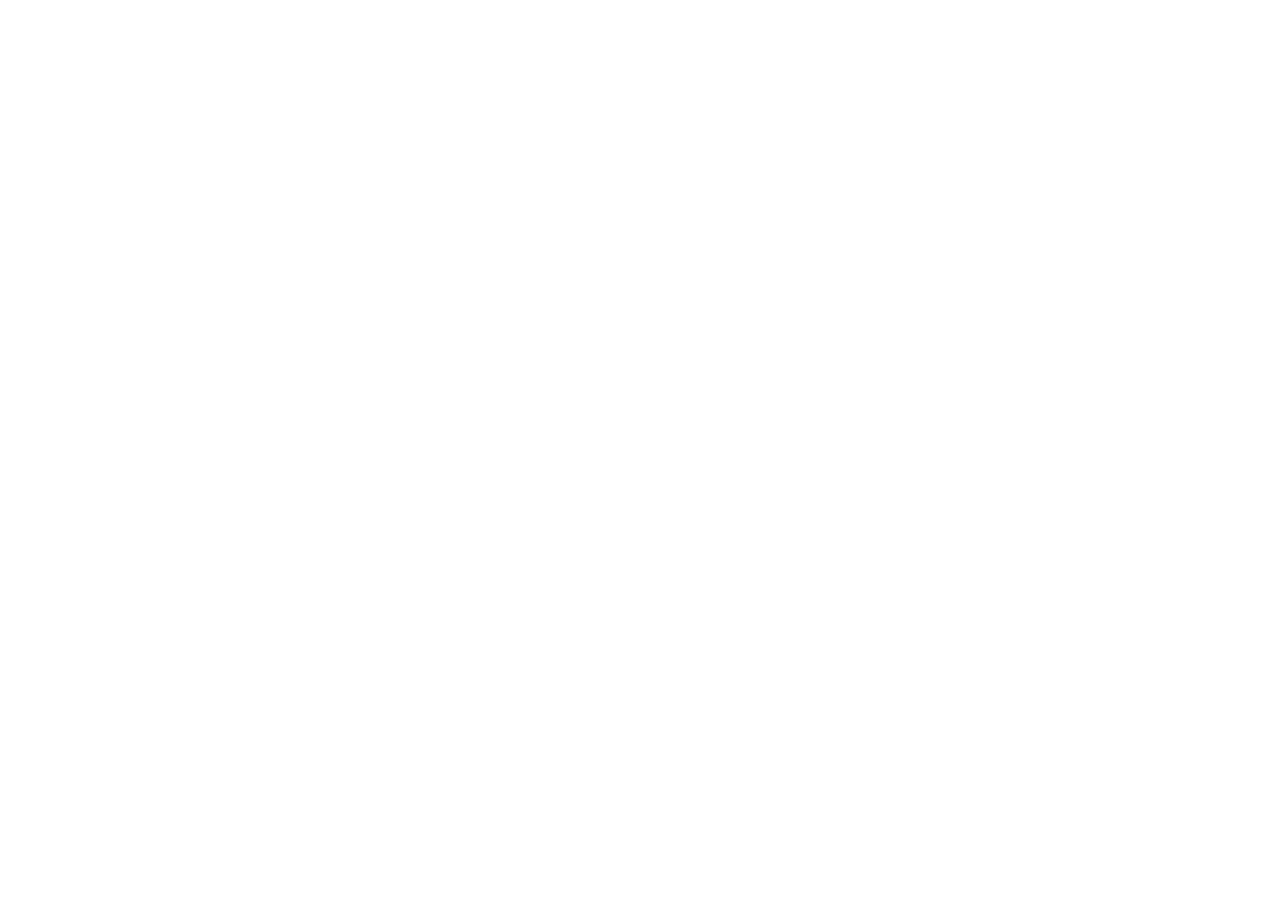
==== index.html @ c15b8544 "first commit" ====
<!DOCTYPE html>
<html lang="en">
<head>
    <meta charset="UTF-8">
    <meta http-equiv="X-UA-Compatible" content="IE=edge">
    <meta name="viewport" content="width=device-width, initial-scale=1.0">
    <title>StarTournament</title>
</head>
<body>
    
</body>
</html>
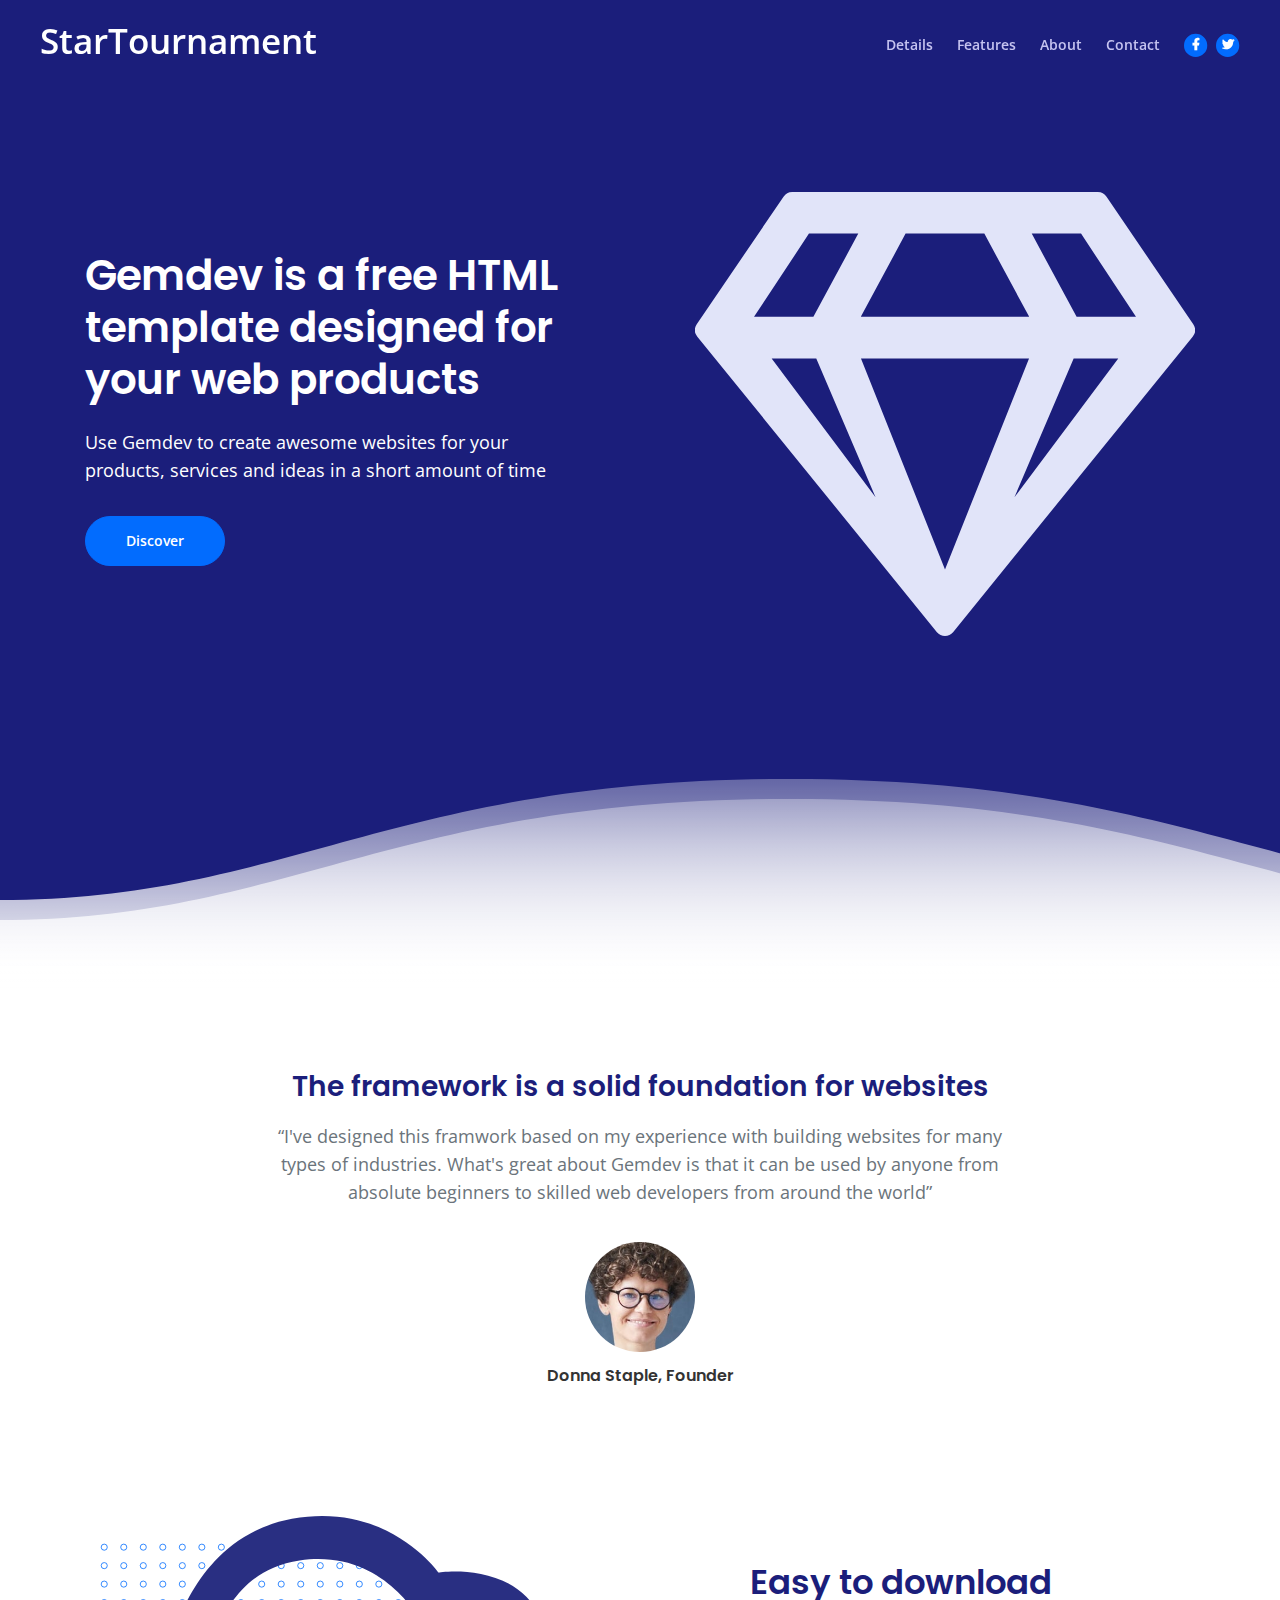
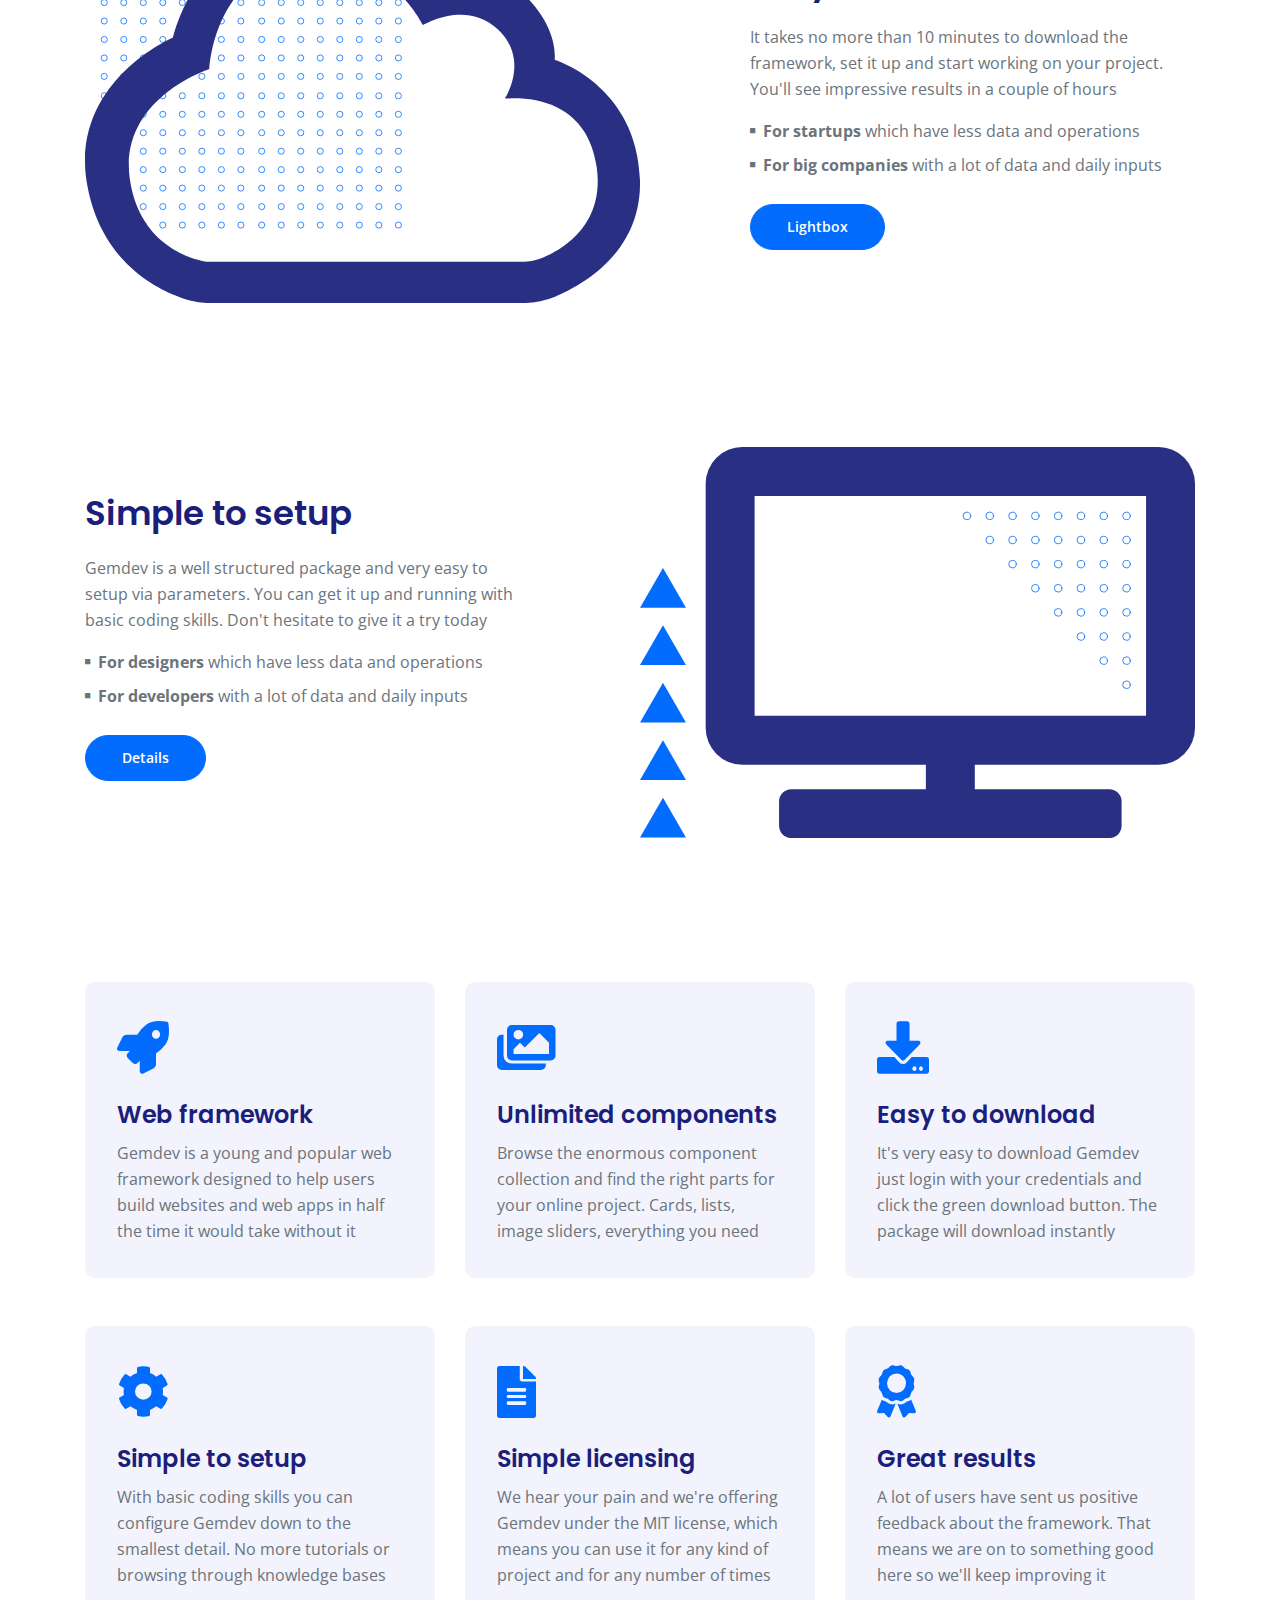
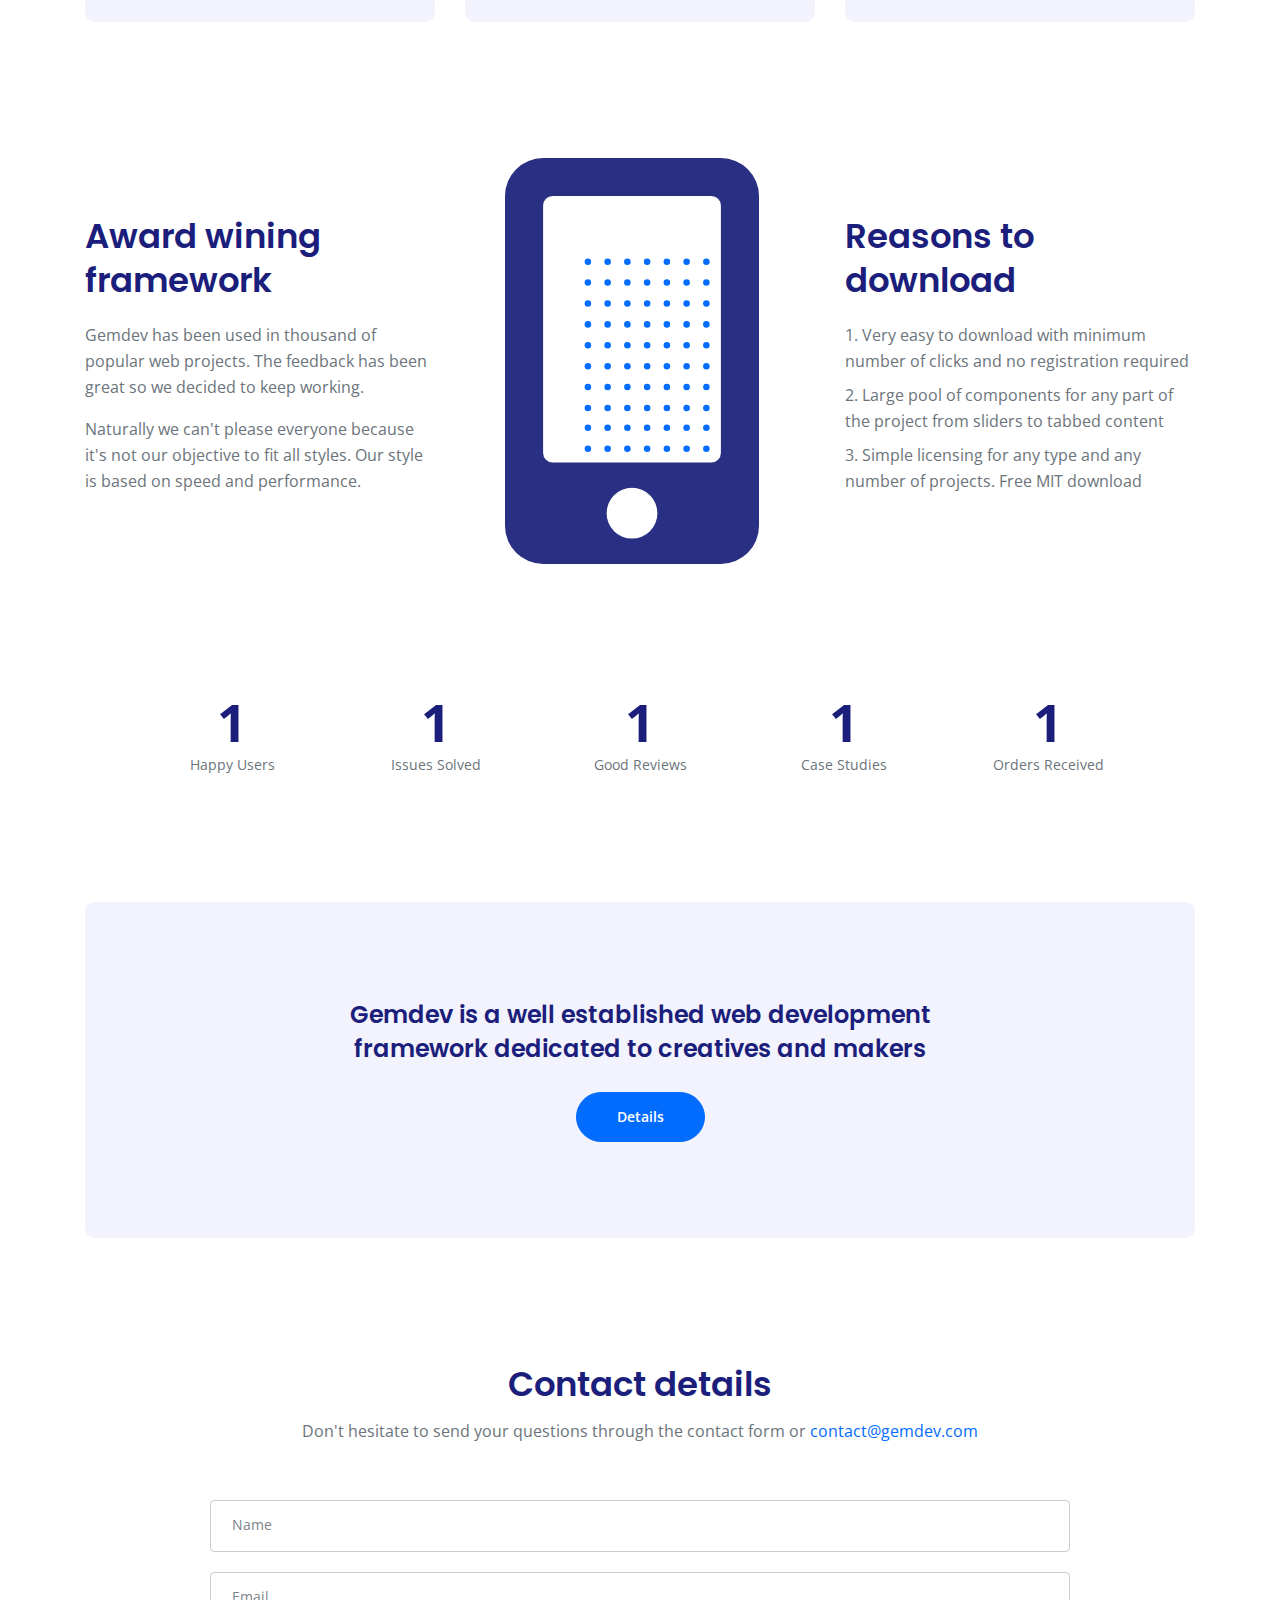
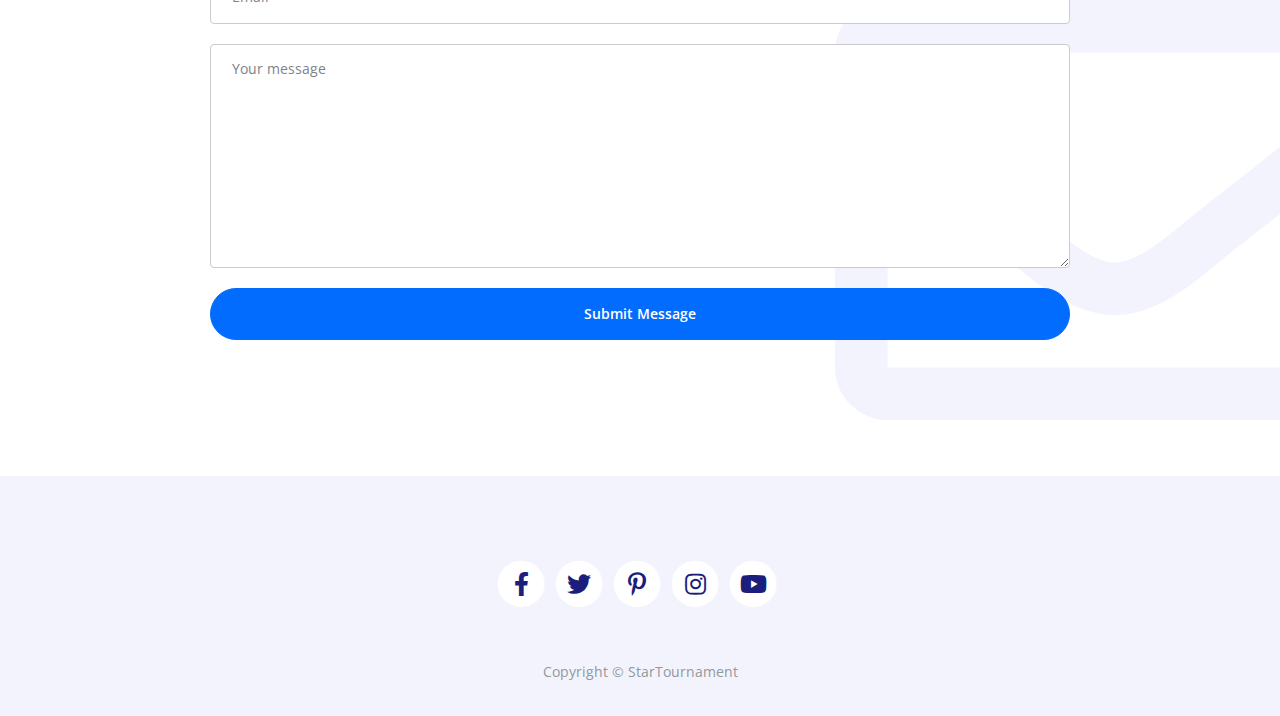
==== commit 73ce3a9a: "finished v1 of landing page" ====
--- a/index.html
+++ b/index.html
@@ -1,12 +1,568 @@
 <!DOCTYPE html>
 <html lang="en">
+
 <head>
-    <meta charset="UTF-8">
-    <meta http-equiv="X-UA-Compatible" content="IE=edge">
-    <meta name="viewport" content="width=device-width, initial-scale=1.0">
+    <meta charset="utf-8">
+    <meta name="viewport" content="width=device-width, initial-scale=1, shrink-to-fit=no">
+
+    <!-- Webpage Title -->
     <title>StarTournament</title>
+
+    <!-- Styles -->
+    <link href="https://fonts.googleapis.com/css2?family=Open+Sans:ital,wght@0,400;0,600;0,700;1,400&display=swap" rel="stylesheet">
+    <link href="https://fonts.googleapis.com/css2?family=Poppins:wght@600&display=swap" rel="stylesheet">
+    <link href="css/bootstrap.css" rel="stylesheet">
+    <link href="css/fontawesome-all.css" rel="stylesheet">
+    <link href="css/swiper.css" rel="stylesheet">
+    <link href="css/magnific-popup.css" rel="stylesheet">
+    <link href="css/styles.css" rel="stylesheet">
+
+    <!-- Favicon  -->
+    <link rel="icon" href="images/favicon.png">
 </head>
-<body>
-    
+
+<body data-spy="scroll" data-target=".fixed-top">
+
+    <!-- Navigation -->
+    <nav class="navbar navbar-expand-lg fixed-top navbar-dark">
+        <div class="container">
+
+            <!-- Text Logo - Use this if you don't have a graphic logo -->
+            <!-- <a class="navbar-brand logo-text page-scroll" href="index.html">Gemdev</a> -->
+
+            <!-- Image Logo -->
+            <div class="logo"><a href="index.html">Star<span>Tournament</span></a></div>
+
+            <button class="navbar-toggler p-0 border-0" type="button" data-toggle="offcanvas">
+                <span class="navbar-toggler-icon"></span>
+            </button>
+
+            <div class="navbar-collapse offcanvas-collapse" id="navbarsExampleDefault">
+                <ul class="navbar-nav ml-auto">
+                    <li class="nav-item">
+                        <a class="nav-link page-scroll" href="#details">Details <span class="sr-only">(current)</span></a>
+                    </li>
+                    <li class="nav-item">
+                        <a class="nav-link page-scroll" href="#features">Features</a>
+                    </li>
+                    <li class="nav-item">
+                        <a class="nav-link page-scroll" href="#about">About</a>
+                    </li>
+                    <li class="nav-item">
+                        <a class="nav-link page-scroll" href="#contact">Contact</a>
+                    </li>
+                </ul>
+                <span class="nav-item social-icons">
+                    <span class="fa-stack">
+                        <a href="#your-link">
+                            <i class="fas fa-circle fa-stack-2x"></i>
+                            <i class="fab fa-facebook-f fa-stack-1x"></i>
+                        </a>
+                    </span>
+                <span class="fa-stack">
+                        <a href="#your-link">
+                            <i class="fas fa-circle fa-stack-2x"></i>
+                            <i class="fab fa-twitter fa-stack-1x"></i>
+                        </a>
+                    </span>
+                </span>
+            </div>
+            <!-- end of navbar-collapse -->
+        </div>
+        <!-- end of container -->
+    </nav>
+    <!-- end of navbar -->
+    <!-- end of navigation -->
+
+
+    <!-- Header -->
+    <div class="header">
+        <div class="ocean">
+            <div class="wave"></div>
+            <div class="wave"></div>
+        </div>
+        <div class="container">
+            <div class="row">
+                <div class="col-lg-6">
+                    <div class="text-container">
+                        <h1 class="h1-large">Gemdev is a free HTML template designed for your web products</h1>
+                        <p class="p-large">Use Gemdev to create awesome websites for your products, services and ideas in a short amount of time</p>
+                        <a class="btn-solid-lg page-scroll" href="#statement">Discover</a>
+                    </div>
+                    <!-- end of text-container -->
+                </div>
+                <!-- end of col -->
+                <div class="col-lg-6">
+                    <div class="image-container">
+                        <img class="img-fluid" src="images/header-gem.svg" alt="alternative">
+                    </div>
+                    <!-- end of image-container -->
+                </div>
+                <!-- end of col -->
+            </div>
+            <!-- end of row -->
+        </div>
+        <!-- end of container -->
+    </div>
+    <!-- end of header -->
+
+
+    <!-- Statement -->
+    <div id="statement" class="basic-1">
+        <div class="container">
+            <div class="row">
+                <div class="col-lg-12">
+                    <div class="text-container">
+                        <h3>The framework is a solid foundation for websites</h3>
+                        <p class="p-large">“I've designed this framwork based on my experience with building websites for many types of industries. What's great about Gemdev is that it can be used by anyone from absolute beginners to skilled web developers from around the
+                            world”
+                        </p>
+                        <img src="images/statement.jpg" alt="alternative">
+                        <h6>Donna Staple, Founder</h6>
+                    </div>
+                    <!-- end of text-container -->
+                </div>
+                <!-- end of col -->
+            </div>
+            <!-- end of row -->
+        </div>
+        <!-- end of container -->
+    </div>
+    <!-- end of basic-1 -->
+    <!-- end of statement -->
+
+
+    <!-- Details 1 -->
+    <div id="details" class="basic-2">
+        <div class="container">
+            <div class="row">
+                <div class="col-lg-6 col-xl-7">
+                    <div class="image-container">
+                        <img class="img-fluid" src="images/details-1.svg" alt="alternative">
+                    </div>
+                    <!-- end of image-container -->
+                </div>
+                <!-- end of col -->
+                <div class="col-lg-6 col-xl-5">
+                    <div class="text-container">
+                        <h2>Easy to download</h2>
+                        <p>It takes no more than 10 minutes to download the framework, set it up and start working on your project. You'll see impressive results in a couple of hours</p>
+                        <ul class="list-unstyled li-space-lg">
+                            <li class="media">
+                                <i class="fas fa-square"></i>
+                                <div class="media-body"><strong>For startups</strong> which have less data and operations</div>
+                            </li>
+                            <li class="media">
+                                <i class="fas fa-square"></i>
+                                <div class="media-body"><strong>For big companies</strong> with a lot of data and daily inputs</div>
+                            </li>
+                        </ul>
+                        <a class="btn-solid-reg popup-with-move-anim" href="#details-lightbox">Lightbox</a>
+                    </div>
+                    <!-- end of text-container -->
+                </div>
+                <!-- end of col -->
+            </div>
+            <!-- end of row -->
+        </div>
+        <!-- end of container -->
+    </div>
+    <!-- end of basic-2 -->
+    <!-- end of details 1 -->
+
+
+    <!-- Details Lightbox -->
+    <!-- Lightbox -->
+    <div id="details-lightbox" class="lightbox-basic zoom-anim-dialog mfp-hide">
+        <div class="row">
+            <button title="Close (Esc)" type="button" class="mfp-close x-button">×</button>
+            <div class="col-lg-8">
+                <div class="image-container">
+                    <img class="img-fluid" src="images/details-lightbox.jpg" alt="alternative">
+                </div>
+                <!-- end of image-container -->
+            </div>
+            <!-- end of col -->
+            <div class="col-lg-4">
+                <h3>Goals Setting</h3>
+                <hr>
+                <p>The app can easily help you track your personal development evolution if you take the time to set it up.</p>
+                <h4>User Feedback</h4>
+                <p>This is a great app which can help you save time and make your live easier. And it will help improve your productivity.</p>
+                <ul class="list-unstyled li-space-lg">
+                    <li class="media">
+                        <i class="fas fa-check"></i>
+                        <div class="media-body">Splash screen panel</div>
+                    </li>
+                    <li class="media">
+                        <i class="fas fa-check"></i>
+                        <div class="media-body">Statistics graph report</div>
+                    </li>
+                    <li class="media">
+                        <i class="fas fa-check"></i>
+                        <div class="media-body">Events calendar layout</div>
+                    </li>
+                    <li class="media">
+                        <i class="fas fa-check"></i>
+                        <div class="media-body">Location details screen</div>
+                    </li>
+                    <li class="media">
+                        <i class="fas fa-check"></i>
+                        <div class="media-body">Onboarding steps interface</div>
+                    </li>
+                </ul>
+                <a class="btn-solid-reg mfp-close page-scroll" href="#contact">Contact Us</a> <button class="btn-outline-reg mfp-close as-button" type="button">Back</button>
+            </div>
+            <!-- end of col -->
+        </div>
+        <!-- end of row -->
+    </div>
+    <!-- end of lightbox-basic -->
+    <!-- end of lightbox -->
+    <!-- end of details lightbox -->
+
+
+    <!-- Details 2 -->
+    <div class="basic-3">
+        <div class="container">
+            <div class="row">
+                <div class="col-lg-6 col-xl-5">
+                    <div class="text-container">
+                        <h2>Simple to setup</h2>
+                        <p>Gemdev is a well structured package and very easy to setup via parameters. You can get it up and running with basic coding skills. Don't hesitate to give it a try today</p>
+                        <ul class="list-unstyled li-space-lg">
+                            <li class="media">
+                                <i class="fas fa-square"></i>
+                                <div class="media-body"><strong>For designers</strong> which have less data and operations</div>
+                            </li>
+                            <li class="media">
+                                <i class="fas fa-square"></i>
+                                <div class="media-body"><strong>For developers</strong> with a lot of data and daily inputs</div>
+                            </li>
+                        </ul>
+                        <a class="btn-solid-reg" href="#your-link">Details</a>
+                    </div>
+                    <!-- end of text-container -->
+                </div>
+                <!-- end of col -->
+                <div class="col-lg-6 col-xl-7">
+                    <div class="image-container">
+                        <img class="img-fluid" src="images/details-2.svg" alt="alternative">
+                    </div>
+                    <!-- end of image-container -->
+                </div>
+                <!-- end of col -->
+            </div>
+            <!-- end of row -->
+        </div>
+        <!-- end of container -->
+    </div>
+    <!-- end of basic-3 -->
+    <!-- end of details 2 -->
+
+
+    <!-- Features -->
+    <div id="features" class="basic-4">
+        <div class="container">
+            <div class="row">
+                <div class="col-lg-4">
+                    <div class="text-box bg-gray">
+                        <i class="fas fa-rocket"></i>
+                        <h4>Web framework</h4>
+                        <p>Gemdev is a young and popular web framework designed to help users build websites and web apps in half the time it would take without it</p>
+                    </div>
+                    <!-- end of text-box -->
+                </div>
+                <!-- end of col -->
+                <div class="col-lg-4">
+                    <div class="text-box bg-gray">
+                        <i class="fas fa-images"></i>
+                        <h4>Unlimited components</h4>
+                        <p>Browse the enormous component collection and find the right parts for your online project. Cards, lists, image sliders, everything you need</p>
+                    </div>
+                    <!-- end of text-box -->
+                </div>
+                <!-- end of col -->
+                <div class="col-lg-4">
+                    <div class="text-box bg-gray">
+                        <i class="fas fa-download"></i>
+                        <h4>Easy to download</h4>
+                        <p>It's very easy to download Gemdev just login with your credentials and click the green download button. The package will download instantly</p>
+                    </div>
+                    <!-- end of text-box -->
+                </div>
+                <!-- end of col -->
+            </div>
+            <!-- end of row -->
+            <div class="row">
+                <div class="col-lg-4">
+                    <div class="text-box bg-gray">
+                        <i class="fas fa-cog"></i>
+                        <h4>Simple to setup</h4>
+                        <p>With basic coding skills you can configure Gemdev down to the smallest detail. No more tutorials or browsing through knowledge bases</p>
+                    </div>
+                    <!-- end of text-box -->
+                </div>
+                <!-- end of col -->
+                <div class="col-lg-4">
+                    <div class="text-box bg-gray">
+                        <i class="fas fa-file-alt"></i>
+                        <h4>Simple licensing</h4>
+                        <p>We hear your pain and we're offering Gemdev under the MIT license, which means you can use it for any kind of project and for any number of times</p>
+                    </div>
+                    <!-- end of text-box -->
+                </div>
+                <!-- end of col -->
+                <div class="col-lg-4">
+                    <div class="text-box bg-gray">
+                        <i class="fas fa-award"></i>
+                        <h4>Great results</h4>
+                        <p>A lot of users have sent us positive feedback about the framework. That means we are on to something good here so we'll keep improving it</p>
+                    </div>
+                    <!-- end of text-box -->
+                </div>
+                <!-- end of col -->
+            </div>
+            <!-- end of row -->
+        </div>
+        <!-- end of container -->
+    </div>
+    <!-- end of basic-4 -->
+    <!-- end of features -->
+
+
+    <!-- About -->
+    <div id="about" class="basic-5">
+        <div class="container">
+            <div class="row">
+                <div class="col-lg-4">
+                    <div class="text-container">
+                        <h2>Award wining framework</h2>
+                        <p>Gemdev has been used in thousand of popular web projects. The feedback has been great so we decided to keep working.</p>
+                        <p>Naturally we can't please everyone because it's not our objective to fit all styles. Our style is based on speed and performance.</p>
+                    </div>
+                    <!-- end of text-container -->
+                </div>
+                <!-- end of col -->
+                <div class="col-lg-4">
+                    <div class="image-container">
+                        <img class="img-fluid" src="images/about.svg" alt="alternative">
+                    </div>
+                    <!-- end of image-container -->
+                </div>
+                <!-- end of col -->
+                <div class="col-lg-4">
+                    <div class="text-container">
+                        <h2>Reasons to download</h2>
+                        <ul class="list-unstyled li-space-lg">
+                            <li>1. Very easy to download with minimum number of clicks and no registration required</li>
+                            <li>2. Large pool of components for any part of the project from sliders to tabbed content</li>
+                            <li>3. Simple licensing for any type and any number of projects. Free MIT download</li>
+                        </ul>
+                    </div>
+                    <!-- end of text-container -->
+                </div>
+                <!-- end of col -->
+            </div>
+            <!-- end of row -->
+        </div>
+        <!-- end of container -->
+    </div>
+    <!-- end of basic-5 -->
+    <!-- end of about -->
+
+
+    <!-- Statistics -->
+    <div class="counter">
+        <div class="container">
+            <div class="row">
+                <div class="col-lg-12">
+
+                    <!-- Counter -->
+                    <div id="counter">
+                        <div class="cell">
+                            <div class="counter-value number-count" data-count="231">1</div>
+                            <p class="counter-info">Happy Users</p>
+                        </div>
+                        <div class="cell">
+                            <div class="counter-value number-count" data-count="385">1</div>
+                            <p class="counter-info">Issues Solved</p>
+                        </div>
+                        <div class="cell">
+                            <div class="counter-value number-count" data-count="159">1</div>
+                            <p class="counter-info">Good Reviews</p>
+                        </div>
+                        <div class="cell">
+                            <div class="counter-value number-count" data-count="127">1</div>
+                            <p class="counter-info">Case Studies</p>
+                        </div>
+                        <div class="cell">
+                            <div class="counter-value number-count" data-count="211">1</div>
+                            <p class="counter-info">Orders Received</p>
+                        </div>
+                    </div>
+                    <!-- end of counter -->
+
+                </div>
+                <!-- end of col -->
+            </div>
+            <!-- end of row -->
+        </div>
+        <!-- end of container -->
+    </div>
+    <!-- end of counter -->
+    <!-- end of statistics -->
+
+
+    <!-- Invitation -->
+    <div class="basic-6">
+        <div class="container">
+            <div class="row">
+                <div class="col-lg-12">
+                    <div class="text-container bg-gray">
+                        <h4>Gemdev is a well established web development framework dedicated to creatives and makers</h4>
+                        <a class="btn-solid-lg" href="#your-link">Details</a>
+                    </div>
+                    <!-- end of text-container -->
+                </div>
+                <!-- end of col -->
+            </div>
+            <!-- end of row -->
+        </div>
+        <!-- end of container -->
+    </div>
+    <!-- end of basic-6 -->
+    <!-- end of invitation -->
+
+
+    <!-- Contact -->
+    <div id="contact" class="form-1">
+        <div class="container">
+            <div class="row">
+                <div class="col-lg-12">
+                    <h2 class="h2-heading">Contact details</h2>
+                    <p class="p-heading">Don't hesitate to send your questions through the contact form or <a class="blue no-line" href="mailto:contact@gemdev.com">contact@gemdev.com</a></p>
+                </div>
+                <!-- end of col -->
+            </div>
+            <!-- end of row -->
+            <div class="row">
+                <div class="col-lg-12">
+
+                    <!-- Contact Form -->
+                    <div class="form-container">
+                        <img class="decoration" src="images/contact-envelope.svg" alt="alternative">
+                        <form>
+                            <div class="form-group">
+                                <input type="text" class="form-control-input" id="cname" required>
+                                <label class="label-control" for="cname">Name</label>
+                            </div>
+                            <div class="form-group">
+                                <input type="email" class="form-control-input" id="cemail" required>
+                                <label class="label-control" for="cemail">Email</label>
+                            </div>
+                            <div class="form-group">
+                                <textarea class="form-control-textarea" id="cmessage" required></textarea>
+                                <label class="label-control" for="cmessage">Your message</label>
+                            </div>
+                            <div class="form-group">
+                                <button type="submit" class="form-control-submit-button">Submit Message</button>
+                            </div>
+                        </form>
+                    </div>
+                    <!-- end of form-container -->
+                    <!-- end of contact form -->
+
+                </div>
+                <!-- end of col -->
+            </div>
+            <!-- end of row -->
+        </div>
+        <!-- end of container -->
+    </div>
+    <!-- end of form-1 -->
+    <!-- end of contact -->
+
+
+    <!-- Footer -->
+    <div class="footer bg-gray">
+        <div class="container">
+            <div class="row">
+                <div class="col-lg-12">
+                    <div class="social-container">
+                        <span class="fa-stack">
+                            <a href="#your-link">
+                                <i class="fas fa-circle fa-stack-2x"></i>
+                                <i class="fab fa-facebook-f fa-stack-1x"></i>
+                            </a>
+                        </span>
+                        <span class="fa-stack">
+                            <a href="#your-link">
+                                <i class="fas fa-circle fa-stack-2x"></i>
+                                <i class="fab fa-twitter fa-stack-1x"></i>
+                            </a>
+                        </span>
+                        <span class="fa-stack">
+                            <a href="#your-link">
+                                <i class="fas fa-circle fa-stack-2x"></i>
+                                <i class="fab fa-pinterest-p fa-stack-1x"></i>
+                            </a>
+                        </span>
+                        <span class="fa-stack">
+                            <a href="#your-link">
+                                <i class="fas fa-circle fa-stack-2x"></i>
+                                <i class="fab fa-instagram fa-stack-1x"></i>
+                            </a>
+                        </span>
+                        <span class="fa-stack">
+                            <a href="#your-link">
+                                <i class="fas fa-circle fa-stack-2x"></i>
+                                <i class="fab fa-youtube fa-stack-1x"></i>
+                            </a>
+                        </span>
+                    </div>
+                    <!-- end of social-container -->
+                </div>
+                <!-- end of col -->
+            </div>
+            <!-- end of row -->
+        </div>
+        <!-- end of container -->
+    </div>
+    <!-- end of footer -->
+    <!-- end of footer -->
+
+
+    <!-- Copyright -->
+    <div class="copyright bg-gray">
+        <div class="container">
+            <div class="row">
+                <div class="col-lg-12">
+                    <p class="p-small">Copyright © <a class="no-line" href="#your-link">StarTournament</a></p>
+                </div>
+                <!-- end of col -->
+            </div>
+            <!-- enf of row -->
+        </div>
+        <!-- end of container -->
+    </div>
+    <!-- end of copyright -->
+    <!-- end of copyright -->
+
+
+    <!-- Scripts -->
+    <script src="js/jquery.min.js"></script>
+    <!-- jQuery for Bootstrap's JavaScript plugins -->
+    <script src="js/bootstrap.min.js"></script>
+    <!-- Bootstrap framework -->
+    <script src="js/jquery.easing.min.js"></script>
+    <!-- jQuery Easing for smooth scrolling between anchors -->
+    <script src="js/swiper.min.js"></script>
+    <!-- Swiper for image and text sliders -->
+    <script src="js/jquery.magnific-popup.js"></script>
+    <!-- Magnific Popup for lightboxes -->
+    <script src="js/scripts.js"></script>
+    <!-- Custom scripts -->
 </body>
+
 </html>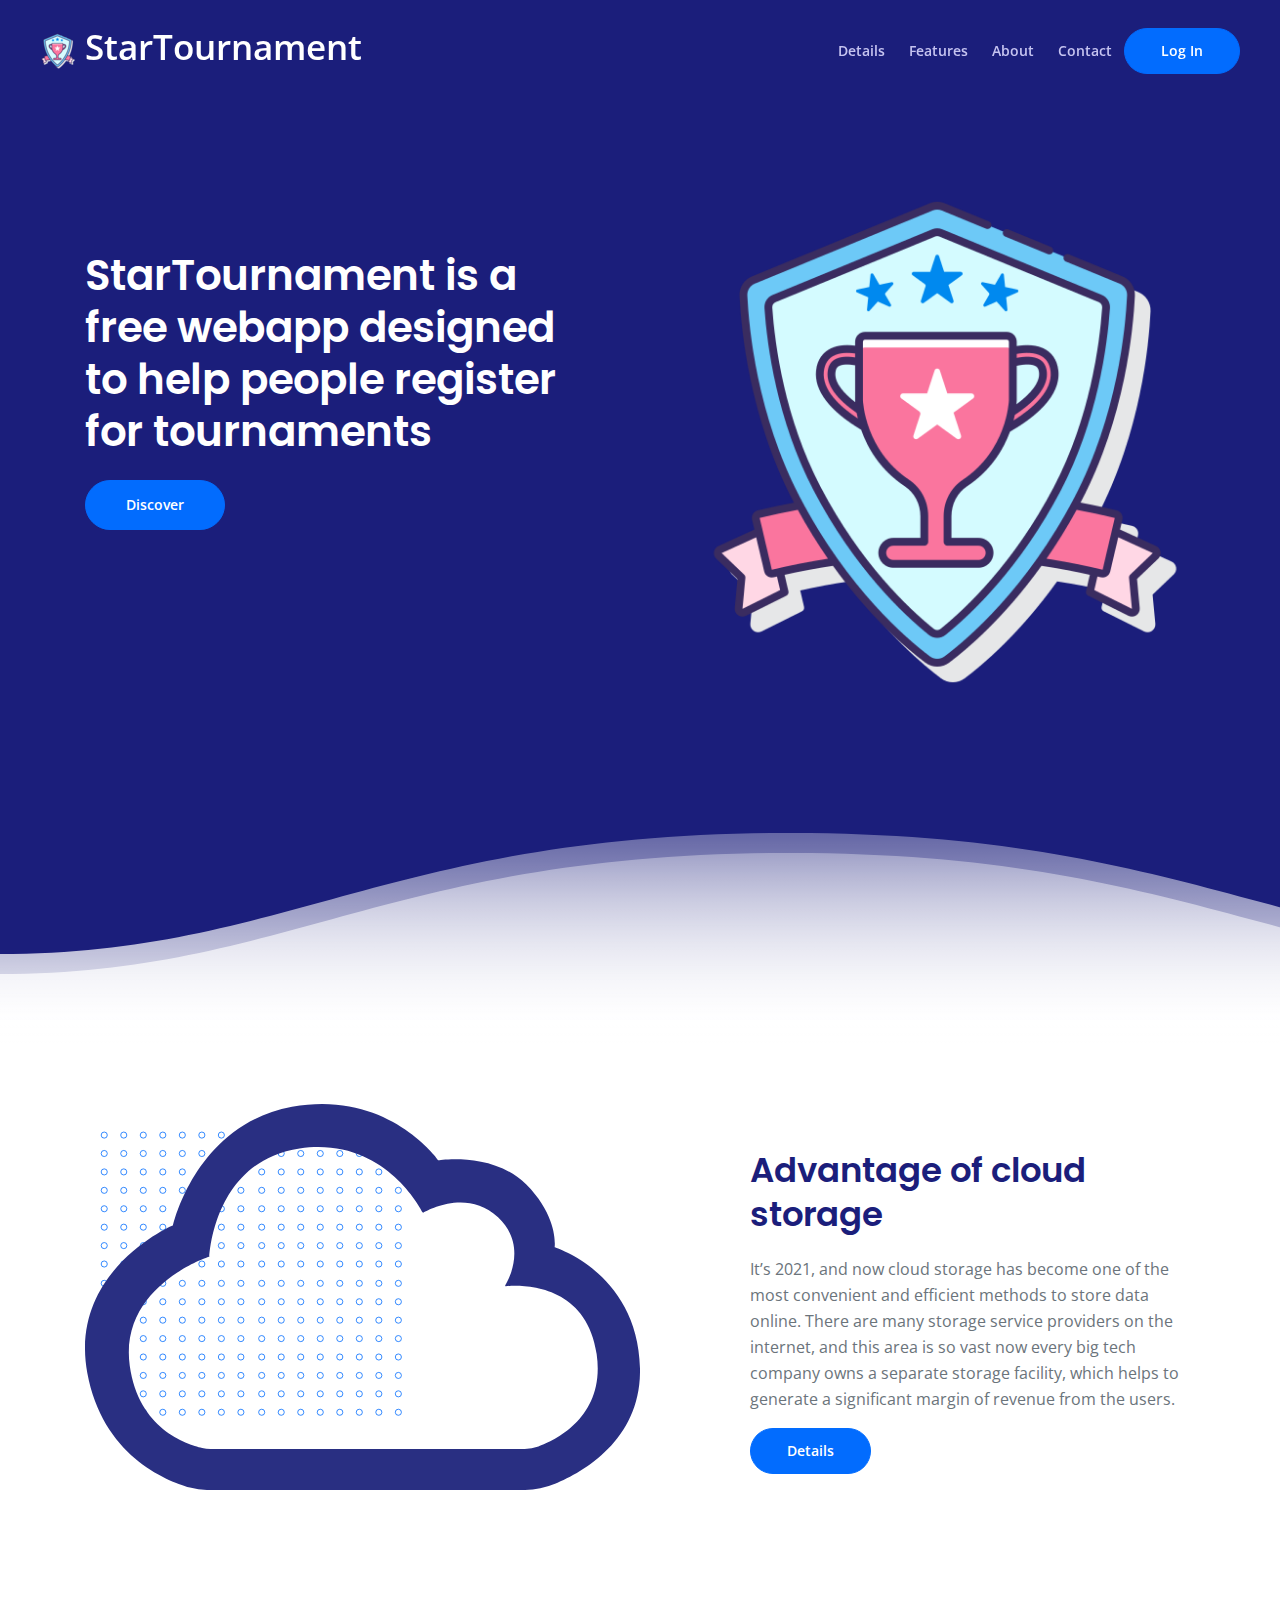
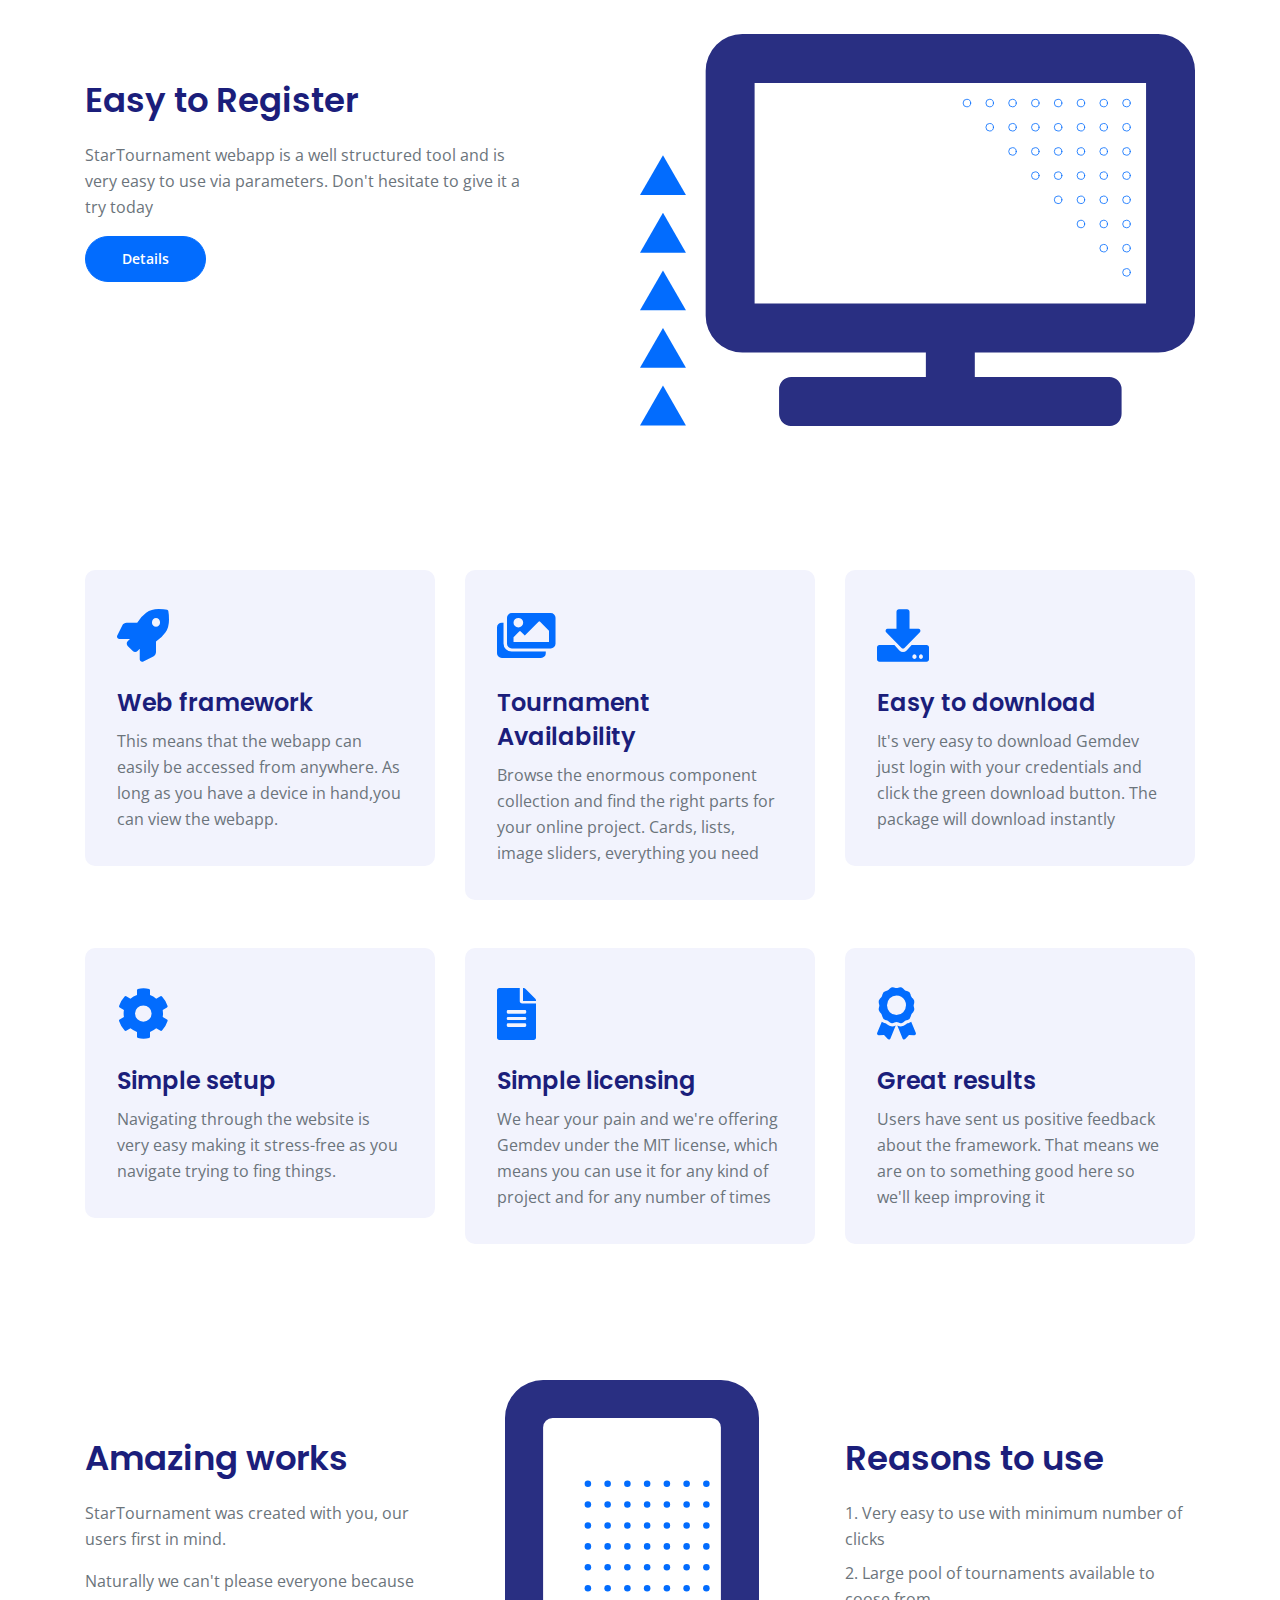
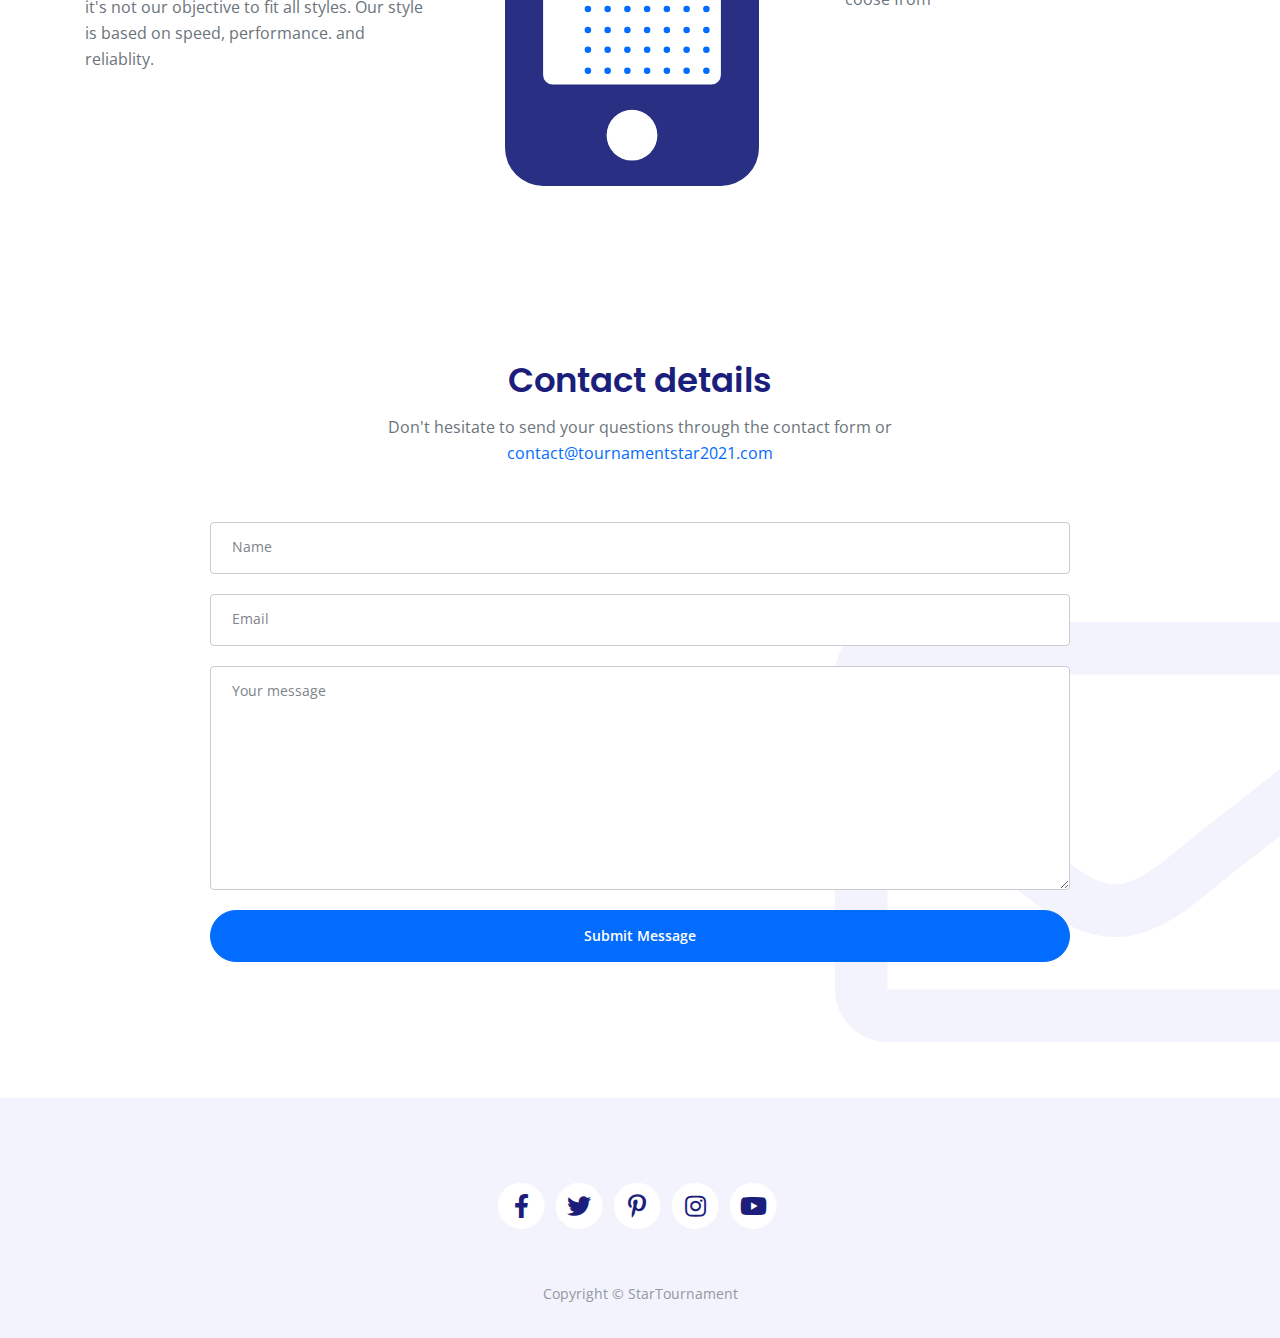
==== commit be3a1560: "finished v2 of the landing page" ====
--- a/index.html
+++ b/index.html
@@ -18,7 +18,7 @@
     <link href="css/styles.css" rel="stylesheet">
 
     <!-- Favicon  -->
-    <link rel="icon" href="images/favicon.png">
+    <link rel="icon" href="images/tournament.png">
 </head>
 
 <body data-spy="scroll" data-target=".fixed-top">
@@ -31,7 +31,9 @@
             <!-- <a class="navbar-brand logo-text page-scroll" href="index.html">Gemdev</a> -->
 
             <!-- Image Logo -->
-            <div class="logo"><a href="index.html">Star<span>Tournament</span></a></div>
+            <div class="logo">
+                <a href="index.html"><img src="images/resize.png" alt="Alternative"> Star<span>Tournament</span></a>
+            </div>
 
             <button class="navbar-toggler p-0 border-0" type="button" data-toggle="offcanvas">
                 <span class="navbar-toggler-icon"></span>
@@ -52,20 +54,8 @@
                         <a class="nav-link page-scroll" href="#contact">Contact</a>
                     </li>
                 </ul>
-                <span class="nav-item social-icons">
-                    <span class="fa-stack">
-                        <a href="#your-link">
-                            <i class="fas fa-circle fa-stack-2x"></i>
-                            <i class="fab fa-facebook-f fa-stack-1x"></i>
-                        </a>
-                    </span>
-                <span class="fa-stack">
-                        <a href="#your-link">
-                            <i class="fas fa-circle fa-stack-2x"></i>
-                            <i class="fab fa-twitter fa-stack-1x"></i>
-                        </a>
-                    </span>
-                </span>
+
+                <a class="btn-solid-reg popup-with-move-anim" href="#details-lightbox">Log In</a>
             </div>
             <!-- end of navbar-collapse -->
         </div>
@@ -85,16 +75,15 @@
             <div class="row">
                 <div class="col-lg-6">
                     <div class="text-container">
-                        <h1 class="h1-large">Gemdev is a free HTML template designed for your web products</h1>
-                        <p class="p-large">Use Gemdev to create awesome websites for your products, services and ideas in a short amount of time</p>
-                        <a class="btn-solid-lg page-scroll" href="#statement">Discover</a>
+                        <h1 class="h1-large">StarTournament is a free webapp designed to help people register for tournaments</h1>
+                        <a class="btn-solid-lg page-scroll" href="#details">Discover</a>
                     </div>
                     <!-- end of text-container -->
                 </div>
                 <!-- end of col -->
                 <div class="col-lg-6">
                     <div class="image-container">
-                        <img class="img-fluid" src="images/header-gem.svg" alt="alternative">
+                        <img class="img-fluid" src="images/tournament.png" alt="alternative">
                     </div>
                     <!-- end of image-container -->
                 </div>
@@ -105,31 +94,6 @@
         <!-- end of container -->
     </div>
     <!-- end of header -->
-
-
-    <!-- Statement -->
-    <div id="statement" class="basic-1">
-        <div class="container">
-            <div class="row">
-                <div class="col-lg-12">
-                    <div class="text-container">
-                        <h3>The framework is a solid foundation for websites</h3>
-                        <p class="p-large">“I've designed this framwork based on my experience with building websites for many types of industries. What's great about Gemdev is that it can be used by anyone from absolute beginners to skilled web developers from around the
-                            world”
-                        </p>
-                        <img src="images/statement.jpg" alt="alternative">
-                        <h6>Donna Staple, Founder</h6>
-                    </div>
-                    <!-- end of text-container -->
-                </div>
-                <!-- end of col -->
-            </div>
-            <!-- end of row -->
-        </div>
-        <!-- end of container -->
-    </div>
-    <!-- end of basic-1 -->
-    <!-- end of statement -->
 
 
     <!-- Details 1 -->
@@ -145,19 +109,11 @@
                 <!-- end of col -->
                 <div class="col-lg-6 col-xl-5">
                     <div class="text-container">
-                        <h2>Easy to download</h2>
-                        <p>It takes no more than 10 minutes to download the framework, set it up and start working on your project. You'll see impressive results in a couple of hours</p>
-                        <ul class="list-unstyled li-space-lg">
-                            <li class="media">
-                                <i class="fas fa-square"></i>
-                                <div class="media-body"><strong>For startups</strong> which have less data and operations</div>
-                            </li>
-                            <li class="media">
-                                <i class="fas fa-square"></i>
-                                <div class="media-body"><strong>For big companies</strong> with a lot of data and daily inputs</div>
-                            </li>
-                        </ul>
-                        <a class="btn-solid-reg popup-with-move-anim" href="#details-lightbox">Lightbox</a>
+                        <h2>Advantage of cloud storage</h2>
+                        <p>It’s 2021, and now cloud storage has become one of the most convenient and efficient methods to store data online. There are many storage service providers on the internet, and this area is so vast now every big tech company owns
+                            a separate storage facility, which helps to generate a significant margin of revenue from the users.</p>
+
+                        <a class="btn-solid-reg popup-with-move-anim" href="#details-lightbox">Details</a>
                     </div>
                     <!-- end of text-container -->
                 </div>
@@ -171,44 +127,41 @@
     <!-- end of details 1 -->
 
 
-    <!-- Details Lightbox -->
-    <!-- Lightbox -->
+    <!-- Details Lightbox-1 -->
+    <!-- Lightbox-1 -->
     <div id="details-lightbox" class="lightbox-basic zoom-anim-dialog mfp-hide">
         <div class="row">
             <button title="Close (Esc)" type="button" class="mfp-close x-button">×</button>
             <div class="col-lg-8">
                 <div class="image-container">
-                    <img class="img-fluid" src="images/details-lightbox.jpg" alt="alternative">
+                    <img class="img-fluid" src="images/cloud.png" alt="alternative">
                 </div>
                 <!-- end of image-container -->
             </div>
             <!-- end of col -->
             <div class="col-lg-4">
-                <h3>Goals Setting</h3>
+                <h3>Cloud Storage</h3>
                 <hr>
-                <p>The app can easily help you track your personal development evolution if you take the time to set it up.</p>
-                <h4>User Feedback</h4>
-                <p>This is a great app which can help you save time and make your live easier. And it will help improve your productivity.</p>
+                <p>In cloud storing, the user, rather than saving the data at local storage or hard disk, stores data somewhere at the remote location, which can be accessed using internet service. There are various cloud storage service providers who sell
+                    storage services for different ranges.</p>
+                <h4>Advantages</h4>
+                <p>Some key advantages of cloud storage include:</p>
                 <ul class="list-unstyled li-space-lg">
                     <li class="media">
                         <i class="fas fa-check"></i>
-                        <div class="media-body">Splash screen panel</div>
-                    </li>
-                    <li class="media">
-                        <i class="fas fa-check"></i>
-                        <div class="media-body">Statistics graph report</div>
-                    </li>
-                    <li class="media">
-                        <i class="fas fa-check"></i>
-                        <div class="media-body">Events calendar layout</div>
-                    </li>
-                    <li class="media">
-                        <i class="fas fa-check"></i>
-                        <div class="media-body">Location details screen</div>
-                    </li>
-                    <li class="media">
-                        <i class="fas fa-check"></i>
-                        <div class="media-body">Onboarding steps interface</div>
+                        <div class="media-body">Usability and accessibility</div>
+                    </li>
+                    <li class="media">
+                        <i class="fas fa-check"></i>
+                        <div class="media-body">Security</div>
+                    </li>
+                    <li class="media">
+                        <i class="fas fa-check"></i>
+                        <div class="media-body">Convenient</div>
+                    </li>
+                    <li class="media">
+                        <i class="fas fa-check"></i>
+                        <div class="media-body">Cost-efficient</div>
                     </li>
                 </ul>
                 <a class="btn-solid-reg mfp-close page-scroll" href="#contact">Contact Us</a> <button class="btn-outline-reg mfp-close as-button" type="button">Back</button>
@@ -228,19 +181,9 @@
             <div class="row">
                 <div class="col-lg-6 col-xl-5">
                     <div class="text-container">
-                        <h2>Simple to setup</h2>
-                        <p>Gemdev is a well structured package and very easy to setup via parameters. You can get it up and running with basic coding skills. Don't hesitate to give it a try today</p>
-                        <ul class="list-unstyled li-space-lg">
-                            <li class="media">
-                                <i class="fas fa-square"></i>
-                                <div class="media-body"><strong>For designers</strong> which have less data and operations</div>
-                            </li>
-                            <li class="media">
-                                <i class="fas fa-square"></i>
-                                <div class="media-body"><strong>For developers</strong> with a lot of data and daily inputs</div>
-                            </li>
-                        </ul>
-                        <a class="btn-solid-reg" href="#your-link">Details</a>
+                        <h2>Easy to Register</h2>
+                        <p>StarTournament webapp is a well structured tool and is very easy to use via parameters. Don't hesitate to give it a try today</p>
+                        <a class="btn-solid-reg popup-with-move-anim" href="#details-lightbox2">Details</a>
                     </div>
                     <!-- end of text-container -->
                 </div>
@@ -260,6 +203,54 @@
     <!-- end of basic-3 -->
     <!-- end of details 2 -->
 
+    <!-- Details Lightbox-2 -->
+    <!-- Lightbox-2 -->
+    <div id="details-lightbox2" class="lightbox-basic2 zoom-anim-dialog mfp-hide">
+        <div class="row">
+            <button title="Close (Esc)" type="button" class="mfp-close x-button">×</button>
+            <div class="col-lg-8">
+                <div class="image-container">
+                    <img class="img-fluid" src="images/registration.png" alt="alternative">
+                </div>
+                <!-- end of image-container -->
+            </div>
+            <!-- end of col -->
+            <div class="col-lg-4">
+                <h3>Online Registration</h3>
+                <hr>
+                <p>Online registration not only improves efficiencies and eliminates unnecessary paperwork, it also maximises participation and improves marketing capabilities while allowing participants to sign up when and where it is most convenient for
+                    them from any Internet-enabled computer.
+                </p>
+                <h4>Advantages</h4>
+                <p>Some key advantages of online registration include:</p>
+                <ul class="list-unstyled li-space-lg">
+                    <li class="media">
+                        <i class="fas fa-check"></i>
+                        <div class="media-body">Save time</div>
+                    </li>
+                    <li class="media">
+                        <i class="fas fa-check"></i>
+                        <div class="media-body">Online registration systems are secure</div>
+                    </li>
+                    <li class="media">
+                        <i class="fas fa-check"></i>
+                        <div class="media-body">Immediate confirmation</div>
+                    </li>
+                    <li class="media">
+                        <i class="fas fa-check"></i>
+                        <div class="media-body">Easy to stay updated</div>
+                    </li>
+                </ul>
+                <a class="btn-solid-reg mfp-close page-scroll" href="#contact">Contact Us</a> <button class="btn-outline-reg mfp-close as-button" type="button">Back</button>
+            </div>
+            <!-- end of col -->
+        </div>
+        <!-- end of row -->
+    </div>
+    <!-- end of lightbox-basic -->
+    <!-- end of lightbox -->
+    <!-- end of details lightbox -->
+
 
     <!-- Features -->
     <div id="features" class="basic-4">
@@ -269,7 +260,7 @@
                     <div class="text-box bg-gray">
                         <i class="fas fa-rocket"></i>
                         <h4>Web framework</h4>
-                        <p>Gemdev is a young and popular web framework designed to help users build websites and web apps in half the time it would take without it</p>
+                        <p>This means that the webapp can easily be accessed from anywhere. As long as you have a device in hand,you can view the webapp.</p>
                     </div>
                     <!-- end of text-box -->
                 </div>
@@ -277,7 +268,7 @@
                 <div class="col-lg-4">
                     <div class="text-box bg-gray">
                         <i class="fas fa-images"></i>
-                        <h4>Unlimited components</h4>
+                        <h4>Tournament Availability</h4>
                         <p>Browse the enormous component collection and find the right parts for your online project. Cards, lists, image sliders, everything you need</p>
                     </div>
                     <!-- end of text-box -->
@@ -298,8 +289,8 @@
                 <div class="col-lg-4">
                     <div class="text-box bg-gray">
                         <i class="fas fa-cog"></i>
-                        <h4>Simple to setup</h4>
-                        <p>With basic coding skills you can configure Gemdev down to the smallest detail. No more tutorials or browsing through knowledge bases</p>
+                        <h4>Simple setup</h4>
+                        <p>Navigating through the website is very easy making it stress-free as you navigate trying to fing things.</p>
                     </div>
                     <!-- end of text-box -->
                 </div>
@@ -317,7 +308,7 @@
                     <div class="text-box bg-gray">
                         <i class="fas fa-award"></i>
                         <h4>Great results</h4>
-                        <p>A lot of users have sent us positive feedback about the framework. That means we are on to something good here so we'll keep improving it</p>
+                        <p>Users have sent us positive feedback about the framework. That means we are on to something good here so we'll keep improving it</p>
                     </div>
                     <!-- end of text-box -->
                 </div>
@@ -337,9 +328,9 @@
             <div class="row">
                 <div class="col-lg-4">
                     <div class="text-container">
-                        <h2>Award wining framework</h2>
-                        <p>Gemdev has been used in thousand of popular web projects. The feedback has been great so we decided to keep working.</p>
-                        <p>Naturally we can't please everyone because it's not our objective to fit all styles. Our style is based on speed and performance.</p>
+                        <h2>Amazing works</h2>
+                        <p>StarTournament was created with you, our users first in mind.</p>
+                        <p>Naturally we can't please everyone because it's not our objective to fit all styles. Our style is based on speed, performance. and reliablity.</p>
                     </div>
                     <!-- end of text-container -->
                 </div>
@@ -353,11 +344,10 @@
                 <!-- end of col -->
                 <div class="col-lg-4">
                     <div class="text-container">
-                        <h2>Reasons to download</h2>
+                        <h2>Reasons to use</h2>
                         <ul class="list-unstyled li-space-lg">
-                            <li>1. Very easy to download with minimum number of clicks and no registration required</li>
-                            <li>2. Large pool of components for any part of the project from sliders to tabbed content</li>
-                            <li>3. Simple licensing for any type and any number of projects. Free MIT download</li>
+                            <li>1. Very easy to use with minimum number of clicks</li>
+                            <li>2. Large pool of tournaments available to coose from</li>
                         </ul>
                     </div>
                     <!-- end of text-container -->
@@ -372,76 +362,13 @@
     <!-- end of about -->
 
 
-    <!-- Statistics -->
-    <div class="counter">
-        <div class="container">
-            <div class="row">
-                <div class="col-lg-12">
-
-                    <!-- Counter -->
-                    <div id="counter">
-                        <div class="cell">
-                            <div class="counter-value number-count" data-count="231">1</div>
-                            <p class="counter-info">Happy Users</p>
-                        </div>
-                        <div class="cell">
-                            <div class="counter-value number-count" data-count="385">1</div>
-                            <p class="counter-info">Issues Solved</p>
-                        </div>
-                        <div class="cell">
-                            <div class="counter-value number-count" data-count="159">1</div>
-                            <p class="counter-info">Good Reviews</p>
-                        </div>
-                        <div class="cell">
-                            <div class="counter-value number-count" data-count="127">1</div>
-                            <p class="counter-info">Case Studies</p>
-                        </div>
-                        <div class="cell">
-                            <div class="counter-value number-count" data-count="211">1</div>
-                            <p class="counter-info">Orders Received</p>
-                        </div>
-                    </div>
-                    <!-- end of counter -->
-
-                </div>
-                <!-- end of col -->
-            </div>
-            <!-- end of row -->
-        </div>
-        <!-- end of container -->
-    </div>
-    <!-- end of counter -->
-    <!-- end of statistics -->
-
-
-    <!-- Invitation -->
-    <div class="basic-6">
-        <div class="container">
-            <div class="row">
-                <div class="col-lg-12">
-                    <div class="text-container bg-gray">
-                        <h4>Gemdev is a well established web development framework dedicated to creatives and makers</h4>
-                        <a class="btn-solid-lg" href="#your-link">Details</a>
-                    </div>
-                    <!-- end of text-container -->
-                </div>
-                <!-- end of col -->
-            </div>
-            <!-- end of row -->
-        </div>
-        <!-- end of container -->
-    </div>
-    <!-- end of basic-6 -->
-    <!-- end of invitation -->
-
-
     <!-- Contact -->
     <div id="contact" class="form-1">
         <div class="container">
             <div class="row">
                 <div class="col-lg-12">
                     <h2 class="h2-heading">Contact details</h2>
-                    <p class="p-heading">Don't hesitate to send your questions through the contact form or <a class="blue no-line" href="mailto:contact@gemdev.com">contact@gemdev.com</a></p>
+                    <p class="p-heading">Don't hesitate to send your questions through the contact form or <a class="blue no-line" href="mailto:tournamentstar2021@gmail.com">contact@tournamentstar2021.com</a></p>
                 </div>
                 <!-- end of col -->
             </div>
--- a/css/styles.css
+++ b/css/styles.css
@@ -13,8 +13,6 @@
 - Details 2
 - Features
 - About
-- Statistics
-- Invitation
 - Contact
 - Footer
 - Copyright
@@ -659,38 +657,6 @@
 /*********************/
 
 
-/*     Statement     */
-
-
-/*********************/
-
-.basic-1 {
-    padding-top: 2rem;
-    padding-bottom: 3.75rem;
-}
-
-.basic-1 .text-container {
-    text-align: center;
-}
-
-.basic-1 h3 {
-    margin-bottom: 1rem;
-}
-
-.basic-1 .p-large {
-    margin-bottom: 2.25rem;
-}
-
-.basic-1 img {
-    width: 110px;
-    margin-bottom: 0.75rem;
-    border-radius: 50%;
-}
-
-
-/*********************/
-
-
 /*     Details 1     */
 
 
@@ -726,7 +692,7 @@
 /****************************/
 
 
-/*     Details Lightbox     */
+/*     Details Lightbox - 1     */
 
 
 /****************************/
@@ -879,6 +845,127 @@
 }
 
 
+/****************************/
+
+
+/*     Details Lightbox - 2     */
+
+
+/****************************/
+
+.lightbox-basic2 {
+    position: relative;
+    max-width: 1150px;
+    margin: 2.5rem auto;
+    padding: 3rem 1rem;
+    background-color: #ffffff;
+    text-align: left;
+}
+
+.lightbox-basic2 .image-container {
+    margin-bottom: 3rem;
+    text-align: center;
+}
+
+.lightbox-basic2 .image-container img {
+    border-radius: 8px;
+}
+
+.lightbox-basic2 h3 {
+    margin-bottom: 0.5rem;
+}
+
+.lightbox-basic2 hr {
+    width: 44px;
+    margin-top: 0.125rem;
+    margin-bottom: 1rem;
+    margin-left: 0;
+    border-top: 0.125rem solid #026cfe;
+}
+
+.lightbox-basic2 h4 {
+    margin-top: 1.75rem;
+    margin-bottom: 0.625rem;
+}
+
+.lightbox-basic2 .list-unstyled {
+    margin-bottom: 1.5rem;
+}
+
+.lightbox-basic2 .list-unstyled .fas {
+    color: #026cfe;
+    font-size: 0.875rem;
+    line-height: 1.75rem;
+}
+
+.lightbox-basic2 .list-unstyled .media-body {
+    margin-left: 0.625rem;
+}
+
+.lightbox-basic2 .list-unstyled {
+    margin-bottom: 1.5rem;
+}
+
+
+/* Action Button */
+
+.lightbox-basic2 .btn-solid-reg.mfp-close {
+    position: relative;
+    width: auto;
+    height: auto;
+    color: #ffffff;
+    opacity: 1;
+    font-family: "Open Sans";
+}
+
+.lightbox-basic2 .btn-solid-reg.mfp-close:hover {
+    color: #026cfe;
+}
+
+
+/* end of action Button */
+
+
+/* Back Button */
+
+.lightbox-basic2 .btn-outline-reg.mfp-close.as-button {
+    position: relative;
+    display: inline-block;
+    width: auto;
+    height: auto;
+    margin-left: 0.375rem;
+    padding: 1.375rem 2.25rem 1.375rem 2.25rem;
+    border: 1px solid #6b747b;
+    background-color: transparent;
+    color: #6b747b;
+    opacity: 1;
+    font-family: "Open Sans";
+}
+
+.lightbox-basic2 .btn-outline-reg.mfp-close.as-button:hover {
+    background-color: #6b747b;
+    color: #ffffff;
+}
+
+
+/* end of back button */
+
+
+/* Close X Button */
+
+.lightbox-basic2 button.mfp-close.x-button {
+    position: absolute;
+    top: -0.125rem;
+    right: -0.125rem;
+    width: 44px;
+    height: 44px;
+    color: #555555;
+}
+
+
+/* end of close x button */
+
+
 /********************/
 
 
@@ -932,67 +1019,6 @@
 
 
 /**********************/
-
-
-/*     Statistics     */
-
-
-/**********************/
-
-.counter {
-    padding-top: 2rem;
-    padding-bottom: 3.5rem;
-    text-align: center;
-}
-
-.counter #counter {
-    margin-bottom: 0.75rem;
-}
-
-.counter #counter .cell {
-    display: inline-block;
-    width: 124px;
-    margin-right: 1.5rem;
-    margin-bottom: 3.5rem;
-    margin-left: 1.5rem;
-    vertical-align: top;
-}
-
-.counter #counter .counter-value {
-    color: #1b1e7b;
-    font-weight: 700;
-    font-size: 3.25rem;
-    line-height: 3.75rem;
-    vertical-align: middle;
-}
-
-.counter #counter .counter-info {
-    margin-bottom: 0;
-    font-size: 0.875rem;
-    vertical-align: middle;
-}
-
-
-/**********************/
-
-
-/*     Invitation     */
-
-
-/**********************/
-
-.basic-6 {
-    text-align: center;
-}
-
-.basic-6 .text-container {
-    padding: 4rem 1.25rem 4.5rem 1.25rem;
-    border-radius: 10px;
-}
-
-.basic-6 h4 {
-    margin-bottom: 1.625rem;
-}
 
 
 /*******************/
@@ -1248,19 +1274,12 @@
         text-align: left;
     }
     /* end of header */
-    /* Statement */
-    .basic-1 .text-container {
-        width: 760px;
-        margin-right: auto;
-        margin-left: auto;
-    }
-    /* end of statement */
     /* Details 1 */
     .basic-2 .image-container {
         margin-bottom: 0;
     }
     /* end of details 1 */
-    /* Details Lightbox */
+    /* Details Lightbox - 1 */
     .lightbox-basic {
         padding: 3rem 3rem;
     }
@@ -1274,6 +1293,15 @@
         margin-bottom: 0;
     }
     /* end of details 2 */
+    /* Details Lightbox - 2 */
+    .lightbox-basic2 {
+        padding: 3rem 3rem;
+    }
+    .lightbox-basic2 .image-container {
+        margin-bottom: 0;
+        text-align: left;
+    }
+    /* end of details lightbox */
     /* About */
     .basic-5 .text-container {
         margin-bottom: 0;
@@ -1282,20 +1310,6 @@
         margin-bottom: 0;
     }
     /* end of about */
-    /* Statistics */
-    .counter {
-        padding-top: 5rem;
-    }
-    /* end of statistics */
-    /* Invitation */
-    .basic-6 .text-container {
-        padding-top: 6rem;
-        padding-bottom: 6rem;
-    }
-    .basic-6 h4 {
-        width: 600px;
-    }
-    /* end of invitation */
 }
 
 
